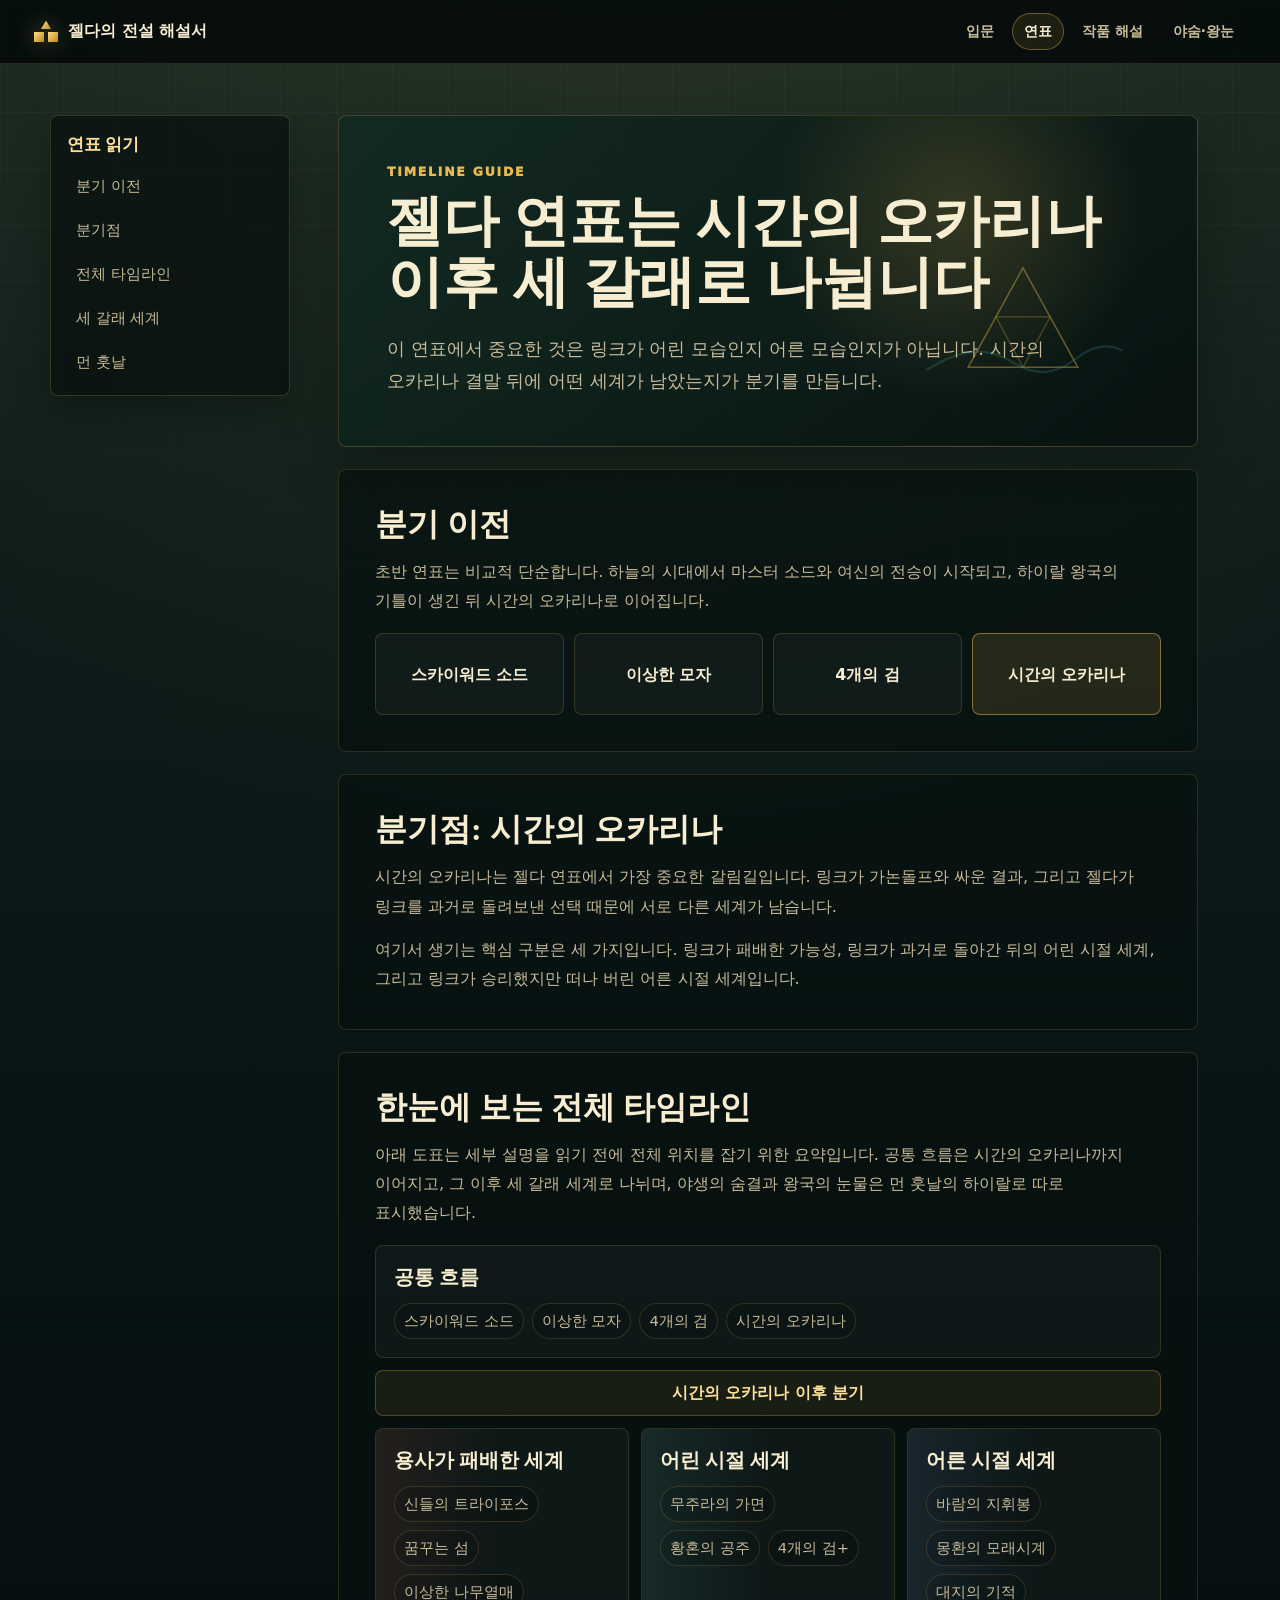
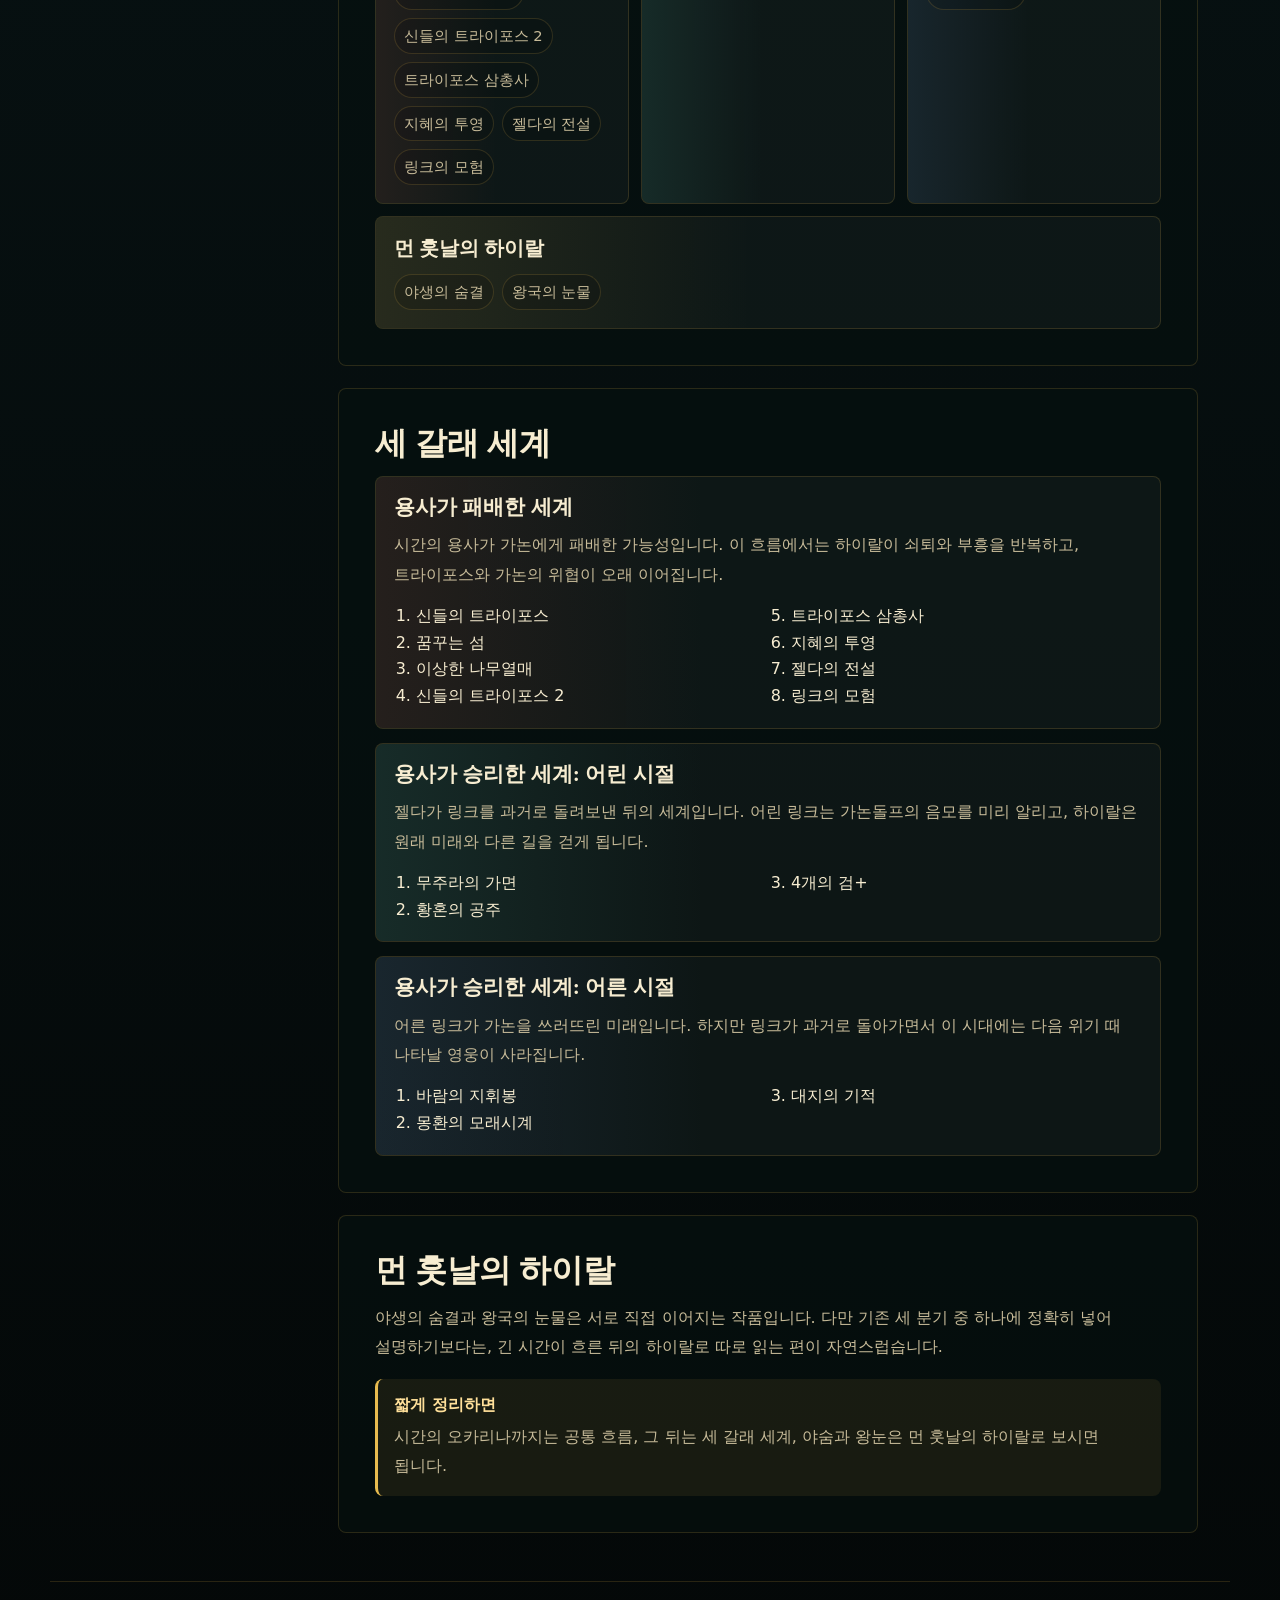
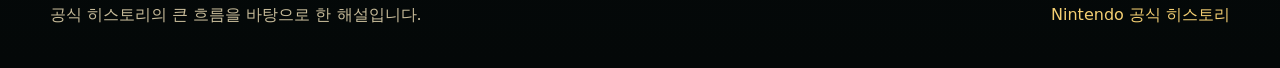
==== timeline.html @ d1d954ff "Add files via upload" ====
<!doctype html>
<html lang="ko">
<head>
  <meta charset="utf-8">
  <meta name="viewport" content="width=device-width, initial-scale=1">
  <title>젤다의 전설 연표 해설</title>
  <link rel="stylesheet" href="styles.css">
  <script src="script.js" defer></script>
</head>
<body data-page="timeline">
  <header class="site-header">
    <a class="brand" href="index.html" aria-label="젤다의 전설 입문 해설">
      <span class="brand-mark" aria-hidden="true"></span>
      <span>젤다의 전설 해설서</span>
    </a>
    <nav class="site-nav" aria-label="주요 문서">
      <a href="index.html">입문</a>
      <a href="timeline.html" aria-current="page">연표</a>
      <a href="series.html">작품 해설</a>
      <a href="wild.html">야숨·왕눈</a>
    </nav>
  </header>

  <main class="doc-shell">
    <aside class="toc reveal" aria-label="문서 목차">
      <strong>연표 읽기</strong>
      <a href="#before">분기 이전</a>
      <a href="#split">분기점</a>
      <a href="#overview">전체 타임라인</a>
      <a href="#branches">세 갈래 세계</a>
      <a href="#distant">먼 훗날</a>
    </aside>

    <article class="doc">
      <header class="doc-hero reveal">
        <p class="eyebrow">Timeline Guide</p>
        <h1>젤다 연표는 시간의 오카리나 이후 세 갈래로 나뉩니다</h1>
        <p class="lead">
          이 연표에서 중요한 것은 링크가 어린 모습인지 어른 모습인지가 아닙니다.
          시간의 오카리나 결말 뒤에 어떤 세계가 남았는지가 분기를 만듭니다.
        </p>
      </header>

      <section class="doc-section reveal" id="before">
        <h2>분기 이전</h2>
        <p>
          초반 연표는 비교적 단순합니다. 하늘의 시대에서 마스터 소드와 여신의 전승이 시작되고,
          하이랄 왕국의 기틀이 생긴 뒤 시간의 오카리나로 이어집니다.
        </p>
        <div class="era-strip">
          <span>스카이워드 소드</span>
          <span>이상한 모자</span>
          <span>4개의 검</span>
          <span class="key-era">시간의 오카리나</span>
        </div>
      </section>

      <section class="doc-section reveal" id="split">
        <h2>분기점: 시간의 오카리나</h2>
        <p>
          시간의 오카리나는 젤다 연표에서 가장 중요한 갈림길입니다.
          링크가 가논돌프와 싸운 결과, 그리고 젤다가 링크를 과거로 돌려보낸 선택 때문에 서로 다른 세계가 남습니다.
        </p>
        <p>
          여기서 생기는 핵심 구분은 세 가지입니다. 링크가 패배한 가능성, 링크가 과거로 돌아간 뒤의 어린 시절 세계,
          그리고 링크가 승리했지만 떠나 버린 어른 시절 세계입니다.
        </p>
      </section>

      <section class="doc-section reveal" id="overview">
        <h2>한눈에 보는 전체 타임라인</h2>
        <p>
          아래 도표는 세부 설명을 읽기 전에 전체 위치를 잡기 위한 요약입니다.
          공통 흐름은 시간의 오카리나까지 이어지고, 그 이후 세 갈래 세계로 나뉘며,
          야생의 숨결과 왕국의 눈물은 먼 훗날의 하이랄로 따로 표시했습니다.
        </p>
        <div class="complete-timeline" aria-label="젤다의 전설 전체 타임라인 요약">
          <section class="timeline-stage common">
            <h3>공통 흐름</h3>
            <ol>
              <li>스카이워드 소드</li>
              <li>이상한 모자</li>
              <li>4개의 검</li>
              <li>시간의 오카리나</li>
            </ol>
          </section>

          <div class="timeline-split">시간의 오카리나 이후 분기</div>

          <div class="timeline-branches">
            <section class="timeline-stage fallen">
              <h3>용사가 패배한 세계</h3>
              <ol>
                <li>신들의 트라이포스</li>
                <li>꿈꾸는 섬</li>
                <li>이상한 나무열매</li>
                <li>신들의 트라이포스 2</li>
                <li>트라이포스 삼총사</li>
                <li>지혜의 투영</li>
                <li>젤다의 전설</li>
                <li>링크의 모험</li>
              </ol>
            </section>

            <section class="timeline-stage child">
              <h3>어린 시절 세계</h3>
              <ol>
                <li>무주라의 가면</li>
                <li>황혼의 공주</li>
                <li>4개의 검+</li>
              </ol>
            </section>

            <section class="timeline-stage adult">
              <h3>어른 시절 세계</h3>
              <ol>
                <li>바람의 지휘봉</li>
                <li>몽환의 모래시계</li>
                <li>대지의 기적</li>
              </ol>
            </section>
          </div>

          <section class="timeline-stage distant wild">
            <h3>먼 훗날의 하이랄</h3>
            <ol>
              <li>야생의 숨결</li>
              <li>왕국의 눈물</li>
            </ol>
          </section>
        </div>
      </section>

      <section class="doc-section reveal" id="branches">
        <h2>세 갈래 세계</h2>
        <div class="branch-list">
          <article class="branch-note fallen">
            <h3>용사가 패배한 세계</h3>
            <p>시간의 용사가 가논에게 패배한 가능성입니다. 이 흐름에서는 하이랄이 쇠퇴와 부흥을 반복하고, 트라이포스와 가논의 위협이 오래 이어집니다.</p>
            <ol>
              <li>신들의 트라이포스</li>
              <li>꿈꾸는 섬</li>
              <li>이상한 나무열매</li>
              <li>신들의 트라이포스 2</li>
              <li>트라이포스 삼총사</li>
              <li>지혜의 투영</li>
              <li>젤다의 전설</li>
              <li>링크의 모험</li>
            </ol>
          </article>

          <article class="branch-note child">
            <h3>용사가 승리한 세계: 어린 시절</h3>
            <p>젤다가 링크를 과거로 돌려보낸 뒤의 세계입니다. 어린 링크는 가논돌프의 음모를 미리 알리고, 하이랄은 원래 미래와 다른 길을 걷게 됩니다.</p>
            <ol>
              <li>무주라의 가면</li>
              <li>황혼의 공주</li>
              <li>4개의 검+</li>
            </ol>
          </article>

          <article class="branch-note adult">
            <h3>용사가 승리한 세계: 어른 시절</h3>
            <p>어른 링크가 가논을 쓰러뜨린 미래입니다. 하지만 링크가 과거로 돌아가면서 이 시대에는 다음 위기 때 나타날 영웅이 사라집니다.</p>
            <ol>
              <li>바람의 지휘봉</li>
              <li>몽환의 모래시계</li>
              <li>대지의 기적</li>
            </ol>
          </article>
        </div>
      </section>

      <section class="doc-section reveal" id="distant">
        <h2>먼 훗날의 하이랄</h2>
        <p>
          야생의 숨결과 왕국의 눈물은 서로 직접 이어지는 작품입니다.
          다만 기존 세 분기 중 하나에 정확히 넣어 설명하기보다는, 긴 시간이 흐른 뒤의 하이랄로 따로 읽는 편이 자연스럽습니다.
        </p>
        <div class="note-box">
          <strong>짧게 정리하면</strong>
          <p>시간의 오카리나까지는 공통 흐름, 그 뒤는 세 갈래 세계, 야숨과 왕눈은 먼 훗날의 하이랄로 보시면 됩니다.</p>
        </div>
      </section>
    </article>
  </main>

  <footer class="site-footer">
    <p>공식 히스토리의 큰 흐름을 바탕으로 한 해설입니다.</p>
    <a href="https://www.nintendo.com/jp/character/zelda/en/history/index.html" target="_blank" rel="noreferrer">Nintendo 공식 히스토리</a>
  </footer>
</body>
</html>
---- styles.css ----
:root {
  color-scheme: dark;
  --bg: #071112;
  --paper: #0d1917;
  --paper-strong: #12231f;
  --ink: #f7edd1;
  --muted: #c7bb99;
  --quiet: #95886d;
  --gold: #e8bb4f;
  --teal: #58b9a8;
  --blue: #688fd0;
  --red: #c35a49;
  --green: #2f8f67;
  --line: rgba(232, 187, 79, 0.2);
  --panel: rgba(9, 20, 18, 0.78);
  --shadow: rgba(0, 0, 0, 0.28);
  --radius: 8px;
  font-family: "Pretendard", "Noto Sans KR", "Apple SD Gothic Neo", system-ui, sans-serif;
}

* {
  box-sizing: border-box;
}

html {
  scroll-behavior: smooth;
}

body {
  margin: 0;
  min-height: 100vh;
  background:
    radial-gradient(circle at 50% -12%, rgba(232, 187, 79, 0.14), transparent 34%),
    linear-gradient(180deg, #10231f 0%, var(--bg) 42%, #040808 100%);
  color: var(--ink);
}

body::before {
  position: fixed;
  inset: 0;
  z-index: -2;
  content: "";
  background-image:
    linear-gradient(rgba(255, 255, 255, 0.032) 1px, transparent 1px),
    linear-gradient(90deg, rgba(255, 255, 255, 0.022) 1px, transparent 1px);
  background-size: 56px 56px;
  mask-image: linear-gradient(180deg, #000, transparent 82%);
  pointer-events: none;
}

a {
  color: #f3ce72;
  text-decoration: none;
}

a:hover {
  text-decoration: underline;
}

button {
  font: inherit;
}

.site-header {
  position: sticky;
  top: 0;
  z-index: 20;
  display: flex;
  align-items: center;
  justify-content: space-between;
  gap: 18px;
  min-height: 64px;
  padding: 10px clamp(14px, 3vw, 34px);
  border-bottom: 1px solid rgba(232, 187, 79, 0.16);
  background: rgba(5, 12, 12, 0.9);
  backdrop-filter: blur(14px);
}

.brand {
  display: inline-flex;
  align-items: center;
  gap: 10px;
  color: var(--ink);
  font-weight: 950;
  white-space: nowrap;
}

.brand:hover {
  text-decoration: none;
}

.brand-mark {
  position: relative;
  width: 24px;
  height: 22px;
  filter: drop-shadow(0 0 10px rgba(232, 187, 79, 0.36));
}

.brand-mark::before,
.brand-mark::after {
  position: absolute;
  content: "";
  background: linear-gradient(135deg, #ffdf7e, #bd8326);
  clip-path: polygon(50% 0, 100% 86%, 0 86%);
}

.brand-mark::before {
  top: 0;
  left: 7px;
  width: 10px;
  height: 10px;
}

.brand-mark::after {
  right: 0;
  bottom: 0;
  width: 24px;
  height: 12px;
  background:
    linear-gradient(135deg, #ffdf7e, #bd8326) left / 10px 10px no-repeat,
    linear-gradient(135deg, #ffdf7e, #bd8326) right / 10px 10px no-repeat;
  clip-path: none;
}

.site-nav {
  display: flex;
  gap: 6px;
  overflow-x: auto;
  scrollbar-width: none;
}

.site-nav::-webkit-scrollbar {
  display: none;
}

.site-nav a {
  display: inline-flex;
  align-items: center;
  justify-content: center;
  min-height: 36px;
  padding: 8px 11px;
  border: 1px solid transparent;
  border-radius: 999px;
  color: var(--muted);
  font-size: 0.9rem;
  font-weight: 850;
  white-space: nowrap;
}

.site-nav a:hover,
.site-nav a[aria-current="page"] {
  border-color: rgba(232, 187, 79, 0.38);
  color: var(--ink);
  background: rgba(232, 187, 79, 0.1);
  text-decoration: none;
}

.doc-shell {
  display: grid;
  grid-template-columns: 240px minmax(0, 860px);
  gap: clamp(24px, 4vw, 48px);
  align-items: start;
  width: min(1180px, calc(100% - 32px));
  margin: 0 auto;
  padding: clamp(26px, 4vw, 54px) 0 48px;
}

.wide-doc {
  width: min(1180px, calc(100% - 32px));
  margin: 0 auto;
  padding: clamp(26px, 4vw, 54px) 0 48px;
}

.toc {
  position: sticky;
  top: 86px;
  display: grid;
  gap: 8px;
  padding: 16px;
  border: 1px solid var(--line);
  border-radius: var(--radius);
  background: rgba(7, 17, 16, 0.74);
  box-shadow: 0 14px 34px var(--shadow);
}

.toc strong {
  display: block;
  margin-bottom: 4px;
  color: #ffe09a;
  font-family: Georgia, "Times New Roman", serif;
  font-size: 1.08rem;
}

.toc a {
  display: block;
  padding: 8px 9px;
  border-radius: 6px;
  color: var(--muted);
  font-size: 0.92rem;
  line-height: 1.35;
}

.toc a:hover {
  color: var(--ink);
  background: rgba(232, 187, 79, 0.08);
  text-decoration: none;
}

.doc {
  min-width: 0;
}

.doc-hero {
  position: relative;
  overflow: hidden;
  padding: clamp(28px, 5vw, 48px);
  border: 1px solid rgba(232, 187, 79, 0.22);
  border-radius: var(--radius);
  background:
    radial-gradient(circle at 72% 30%, rgba(232, 187, 79, 0.18), transparent 28%),
    linear-gradient(135deg, rgba(18, 42, 34, 0.92), rgba(7, 17, 16, 0.92));
  box-shadow: 0 22px 58px var(--shadow);
}

.doc-hero::after {
  position: absolute;
  right: clamp(20px, 5vw, 64px);
  bottom: clamp(18px, 4vw, 44px);
  width: min(220px, 34vw);
  aspect-ratio: 1.35;
  content: "";
  background: url("data:image/svg+xml,%3Csvg width='300' height='220' viewBox='0 0 300 220' xmlns='http://www.w3.org/2000/svg'%3E%3Cg fill='none' stroke='%23e8bb4f' stroke-opacity='.34' stroke-width='2'%3E%3Cpath d='M150 38 75 174h150L150 38Z'/%3E%3Cpath d='M150 38 113 105h74L150 38Z'/%3E%3Cpath d='M113 105 75 174h75l-37-69Z'/%3E%3Cpath d='M187 105 150 174h75l-38-69Z'/%3E%3C/g%3E%3Cpath d='M18 178c44-28 80-34 116-12 32 20 58 20 90-5 21-17 42-20 62-10' fill='none' stroke='%2358b9a8' stroke-opacity='.28' stroke-width='3'/%3E%3C/svg%3E") center / contain no-repeat;
  opacity: 0.7;
  pointer-events: none;
}

.eyebrow {
  margin: 0 0 12px;
  color: var(--gold);
  font-size: 0.78rem;
  font-weight: 950;
  letter-spacing: 0.14em;
  text-transform: uppercase;
}

h1,
h2,
h3 {
  letter-spacing: 0;
  word-break: keep-all;
}

h1 {
  position: relative;
  max-width: 740px;
  margin: 0;
  font-family: Georgia, "Times New Roman", serif;
  font-size: clamp(2.2rem, 4.4vw, 4rem);
  line-height: 1.08;
  text-wrap: balance;
}

.lead {
  position: relative;
  max-width: 710px;
  margin: 20px 0 0;
  color: var(--muted);
  font-size: clamp(1rem, 1.4vw, 1.14rem);
  line-height: 1.82;
  word-break: keep-all;
}

.doc-section {
  scroll-margin-top: 86px;
  margin-top: 22px;
  padding: clamp(24px, 4vw, 36px);
  border: 1px solid rgba(232, 187, 79, 0.16);
  border-radius: var(--radius);
  background: rgba(7, 17, 16, 0.68);
}

.doc-section h2 {
  margin: 0 0 14px;
  font-family: Georgia, "Times New Roman", serif;
  font-size: clamp(1.55rem, 2.5vw, 2.28rem);
  line-height: 1.16;
}

.doc-section > p,
.feature-card p,
.compare-list p,
.concept p,
.branch-note p,
.series-info p,
.note-box p,
.doc-link {
  color: var(--muted);
  line-height: 1.82;
  word-break: keep-all;
}

.doc-section > p {
  margin: 0 0 14px;
}

.doc-section > p:last-child {
  margin-bottom: 0;
}

.concept-list {
  display: grid;
  gap: 12px;
}

.concept {
  display: grid;
  grid-template-columns: 150px minmax(0, 1fr);
  gap: 16px;
  align-items: center;
  padding: 14px;
  border: 1px solid rgba(232, 187, 79, 0.13);
  border-radius: var(--radius);
  background: rgba(255, 255, 255, 0.035);
}

.concept h3,
.branch-note h3,
.series-info h3,
.feature-card h3 {
  margin: 0;
  color: var(--ink);
  font-family: Georgia, "Times New Roman", serif;
  font-size: 1.34rem;
  line-height: 1.18;
}

.concept p {
  margin: 8px 0 0;
}

.mini-art {
  width: 100%;
  aspect-ratio: 16 / 10;
  border: 1px solid rgba(232, 187, 79, 0.18);
  border-radius: var(--radius);
  background:
    radial-gradient(circle at 50% 30%, rgba(232, 187, 79, 0.28), transparent 24%),
    linear-gradient(135deg, rgba(88, 185, 168, 0.2), rgba(8, 18, 18, 0.82));
  position: relative;
  overflow: hidden;
}

.mini-art::before {
  position: absolute;
  inset: 20% 28%;
  content: "";
  background: linear-gradient(135deg, #ffdf7e, #b67820);
  clip-path: polygon(50% 0, 100% 86%, 0 86%);
}

.mini-art.sword::before {
  inset: 18% 47% 14%;
  clip-path: polygon(42% 0, 58% 0, 58% 64%, 75% 64%, 75% 73%, 57% 73%, 57% 100%, 43% 100%, 43% 73%, 25% 73%, 25% 64%, 42% 64%);
}

.mini-art.kingdom::before {
  inset: 33% 18% 18%;
  clip-path: polygon(0 100%, 0 62%, 12% 62%, 12% 30%, 25% 30%, 25% 62%, 43% 62%, 43% 0, 57% 0, 57% 62%, 75% 62%, 75% 30%, 88% 30%, 88% 62%, 100% 62%, 100% 100%);
}

.note-box {
  margin-top: 18px;
  padding: 16px;
  border-left: 3px solid var(--gold);
  border-radius: var(--radius);
  background: rgba(232, 187, 79, 0.08);
}

.note-box strong {
  display: block;
  color: #ffe09a;
  margin-bottom: 6px;
}

.note-box p {
  margin: 0;
}

.doc-link-grid {
  display: grid;
  grid-template-columns: repeat(3, minmax(0, 1fr));
  gap: 12px;
}

.doc-link {
  display: block;
  min-height: 138px;
  padding: 16px;
  border: 1px solid rgba(232, 187, 79, 0.18);
  border-radius: var(--radius);
  background: rgba(255, 255, 255, 0.035);
}

.doc-link span {
  display: block;
  margin-bottom: 8px;
  color: var(--ink);
  font-family: Georgia, "Times New Roman", serif;
  font-size: 1.26rem;
}

.doc-link:hover {
  border-color: rgba(232, 187, 79, 0.42);
  background: rgba(232, 187, 79, 0.08);
  text-decoration: none;
}

.era-strip {
  display: grid;
  grid-template-columns: repeat(4, minmax(0, 1fr));
  gap: 10px;
  margin-top: 18px;
}

.era-strip span {
  display: grid;
  place-items: center;
  min-height: 82px;
  padding: 12px;
  border: 1px solid rgba(232, 187, 79, 0.18);
  border-radius: var(--radius);
  background: rgba(255, 255, 255, 0.035);
  color: var(--ink);
  font-weight: 900;
  text-align: center;
  line-height: 1.45;
  word-break: keep-all;
}

.era-strip .key-era {
  border-color: rgba(232, 187, 79, 0.5);
  background: rgba(232, 187, 79, 0.13);
}

.branch-list {
  display: grid;
  gap: 14px;
}

.branch-note {
  position: relative;
  overflow: hidden;
  padding: 18px;
  border: 1px solid rgba(232, 187, 79, 0.16);
  border-radius: var(--radius);
  background: rgba(255, 255, 255, 0.035);
}

.branch-note::before {
  position: absolute;
  inset: 0;
  content: "";
  background: linear-gradient(90deg, var(--tone), transparent 42%);
  opacity: 0.13;
  pointer-events: none;
}

.branch-note > * {
  position: relative;
}

.fallen { --tone: var(--red); }
.child { --tone: var(--teal); }
.adult { --tone: var(--blue); }
.wild { --tone: var(--gold); }
.origin { --tone: var(--green); }

.branch-note p {
  margin: 10px 0 0;
}

.branch-note ol {
  columns: 2;
  gap: 24px;
  margin: 14px 0 0;
  padding-left: 22px;
  color: var(--ink);
  line-height: 1.68;
}

.complete-timeline {
  display: grid;
  gap: 12px;
  margin-top: 18px;
}

.timeline-stage {
  position: relative;
  overflow: hidden;
  padding: 18px;
  border: 1px solid rgba(232, 187, 79, 0.16);
  border-radius: var(--radius);
  background: rgba(255, 255, 255, 0.035);
}

.timeline-stage::before {
  position: absolute;
  inset: 0;
  content: "";
  background: linear-gradient(90deg, var(--tone), transparent 48%);
  opacity: 0.12;
  pointer-events: none;
}

.timeline-stage > * {
  position: relative;
}

.timeline-stage h3 {
  margin: 0 0 12px;
  color: var(--ink);
  font-family: Georgia, "Times New Roman", serif;
  font-size: 1.26rem;
}

.timeline-stage ol {
  display: flex;
  flex-wrap: wrap;
  gap: 8px;
  margin: 0;
  padding: 0;
  list-style: none;
}

.timeline-stage li {
  padding: 7px 9px;
  border: 1px solid rgba(232, 187, 79, 0.16);
  border-radius: 999px;
  color: var(--muted);
  background: rgba(0, 0, 0, 0.12);
  font-size: 0.92rem;
  line-height: 1.35;
}

.timeline-split {
  display: grid;
  place-items: center;
  min-height: 46px;
  border: 1px solid rgba(232, 187, 79, 0.28);
  border-radius: var(--radius);
  color: #ffe09a;
  background: rgba(232, 187, 79, 0.08);
  font-weight: 950;
  text-align: center;
}

.timeline-branches {
  display: grid;
  grid-template-columns: repeat(3, minmax(0, 1fr));
  gap: 12px;
}

.filter-bar {
  display: flex;
  flex-wrap: wrap;
  gap: 10px;
  margin: 18px 0;
}

.filter-bar button {
  min-height: 38px;
  padding: 8px 12px;
  border: 1px solid rgba(232, 187, 79, 0.32);
  border-radius: var(--radius);
  color: var(--ink);
  background: rgba(232, 187, 79, 0.08);
  font-weight: 850;
  cursor: pointer;
}

.filter-bar button:hover,
.filter-bar button.is-active {
  background: rgba(232, 187, 79, 0.17);
}

.series-grid {
  display: grid;
  grid-template-columns: repeat(2, minmax(0, 1fr));
  gap: 14px;
}

.series-card {
  overflow: hidden;
  border: 1px solid rgba(232, 187, 79, 0.16);
  border-radius: var(--radius);
  background: rgba(6, 15, 15, 0.82);
  box-shadow: 0 14px 34px var(--shadow);
  transition: transform 180ms ease, border-color 180ms ease;
}

.series-card:hover {
  transform: translateY(-2px);
  border-color: rgba(232, 187, 79, 0.4);
}

.series-card.is-hidden {
  display: none;
}

.media-frame {
  position: relative;
  margin: 0;
  overflow: hidden;
  background: rgba(3, 8, 8, 0.66);
}

.media-frame .series-visual {
  display: none;
}

.media-frame.use-fallback .series-visual {
  display: block;
}

.series-photo {
  display: block;
  width: 100%;
  aspect-ratio: 360 / 220;
  object-fit: cover;
}

.media-frame.use-fallback .series-photo {
  display: none;
}

.media-frame .series-visual {
  width: 100%;
  height: auto;
}

.series-info {
  padding: 16px;
}

.series-info h3 {
  font-size: 1.28rem;
}

.series-info p {
  margin: 9px 0 0;
}

.series-meta {
  display: flex;
  flex-wrap: wrap;
  gap: 7px;
  margin-bottom: 12px;
}

.series-branch,
.series-year {
  display: inline-flex;
  min-height: 26px;
  align-items: center;
  padding: 4px 8px;
  border-radius: 999px;
  font-size: 0.75rem;
  font-weight: 900;
}

.series-branch {
  border: 1px solid rgba(232, 187, 79, 0.26);
  color: var(--gold);
}

.series-year {
  color: var(--ink);
  background: rgba(255, 255, 255, 0.08);
}

.feature-card {
  overflow: hidden;
  border: 1px solid rgba(232, 187, 79, 0.16);
  border-radius: var(--radius);
  background: rgba(6, 15, 15, 0.8);
}

.inline-feature {
  display: grid;
  grid-template-columns: minmax(220px, 0.75fr) minmax(0, 1fr);
  gap: 18px;
  align-items: center;
  padding: 14px;
}

.inline-feature p {
  margin: 0 0 12px;
}

.inline-feature p:last-child {
  margin-bottom: 0;
}

.compare-list {
  display: grid;
  grid-template-columns: repeat(2, minmax(0, 1fr));
  gap: 12px;
}

.compare-list article {
  padding: 16px;
  border: 1px solid rgba(232, 187, 79, 0.16);
  border-radius: var(--radius);
  background: rgba(255, 255, 255, 0.035);
}

.compare-list strong {
  display: block;
  color: #ffe09a;
  font-family: Georgia, "Times New Roman", serif;
  font-size: 1.28rem;
}

.compare-list p {
  margin: 8px 0 0;
}

.site-footer {
  display: flex;
  gap: 12px;
  align-items: center;
  justify-content: space-between;
  width: min(1180px, calc(100% - 32px));
  margin: 0 auto 40px;
  padding: 20px 0 0;
  border-top: 1px solid rgba(232, 187, 79, 0.16);
  color: var(--muted);
  line-height: 1.62;
}

.site-footer p {
  margin: 0;
  word-break: keep-all;
}

.reveal {
  opacity: 0;
  transform: translateY(14px);
}

.reveal.is-visible,
.series-card.is-visible {
  opacity: 1;
  transform: translateY(0);
  transition: opacity 520ms ease, transform 520ms ease;
}

@media (max-width: 980px) {
  .site-header {
    align-items: flex-start;
    flex-direction: column;
  }

  .site-nav {
    width: 100%;
  }

  .doc-shell {
    grid-template-columns: 1fr;
  }

  .doc {
    order: 1;
  }

  .toc {
    position: static;
    order: 2;
  }

  .doc-link-grid,
  .series-grid {
    grid-template-columns: 1fr;
  }

  .era-strip {
    grid-template-columns: repeat(2, minmax(0, 1fr));
  }

  .timeline-branches {
    grid-template-columns: 1fr;
  }
}

@media (max-width: 680px) {
  .doc-shell,
  .wide-doc,
  .site-footer {
    width: min(100% - 24px, 1180px);
  }

  .doc-hero,
  .doc-section {
    padding: 20px;
  }

  .doc-hero::after {
    opacity: 0.32;
  }

  .concept,
  .inline-feature,
  .compare-list {
    grid-template-columns: 1fr;
  }

  .era-strip {
    grid-template-columns: 1fr;
  }

  .branch-note ol {
    columns: 1;
  }

  .site-footer {
    align-items: flex-start;
    flex-direction: column;
  }
}

@media (prefers-reduced-motion: reduce) {
  *,
  *::before,
  *::after {
    animation-duration: 0.001ms !important;
    animation-iteration-count: 1 !important;
    scroll-behavior: auto !important;
    transition-duration: 0.001ms !important;
  }

  .reveal {
    opacity: 1;
    transform: none;
  }
}
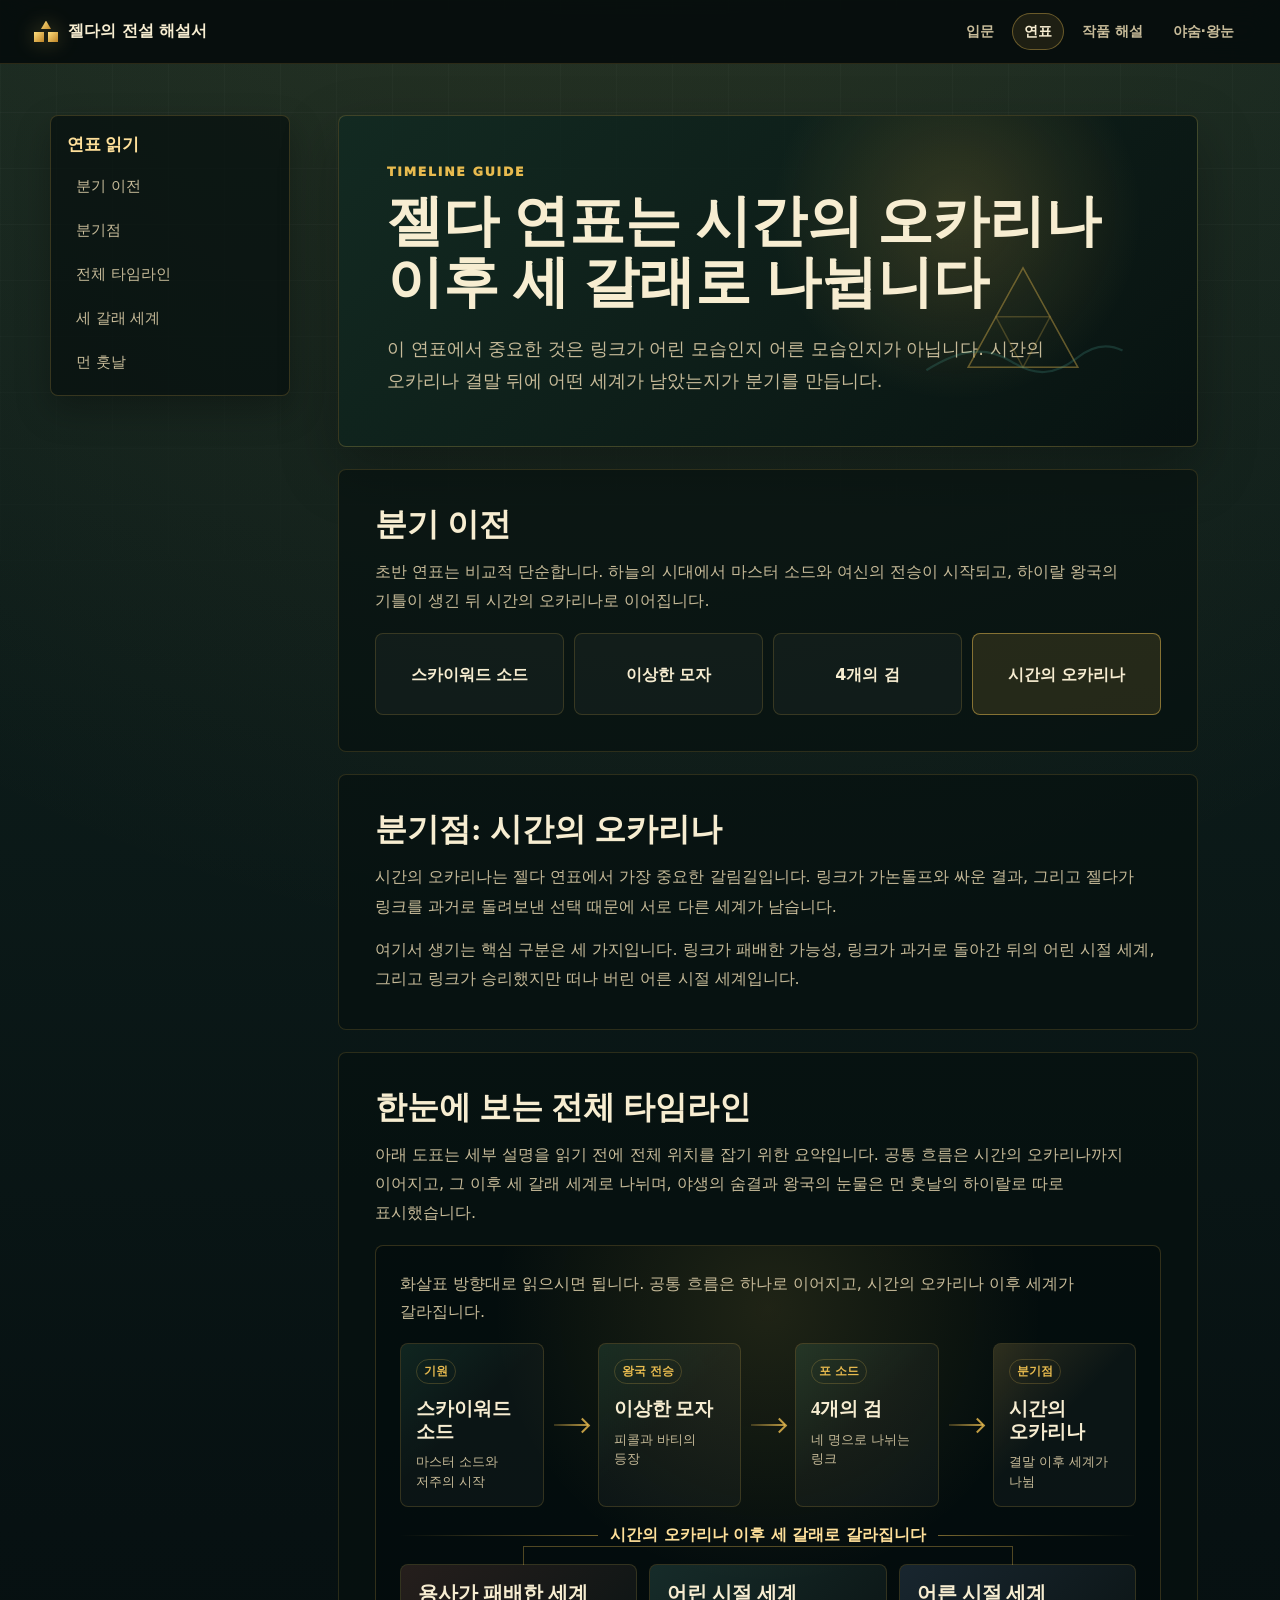
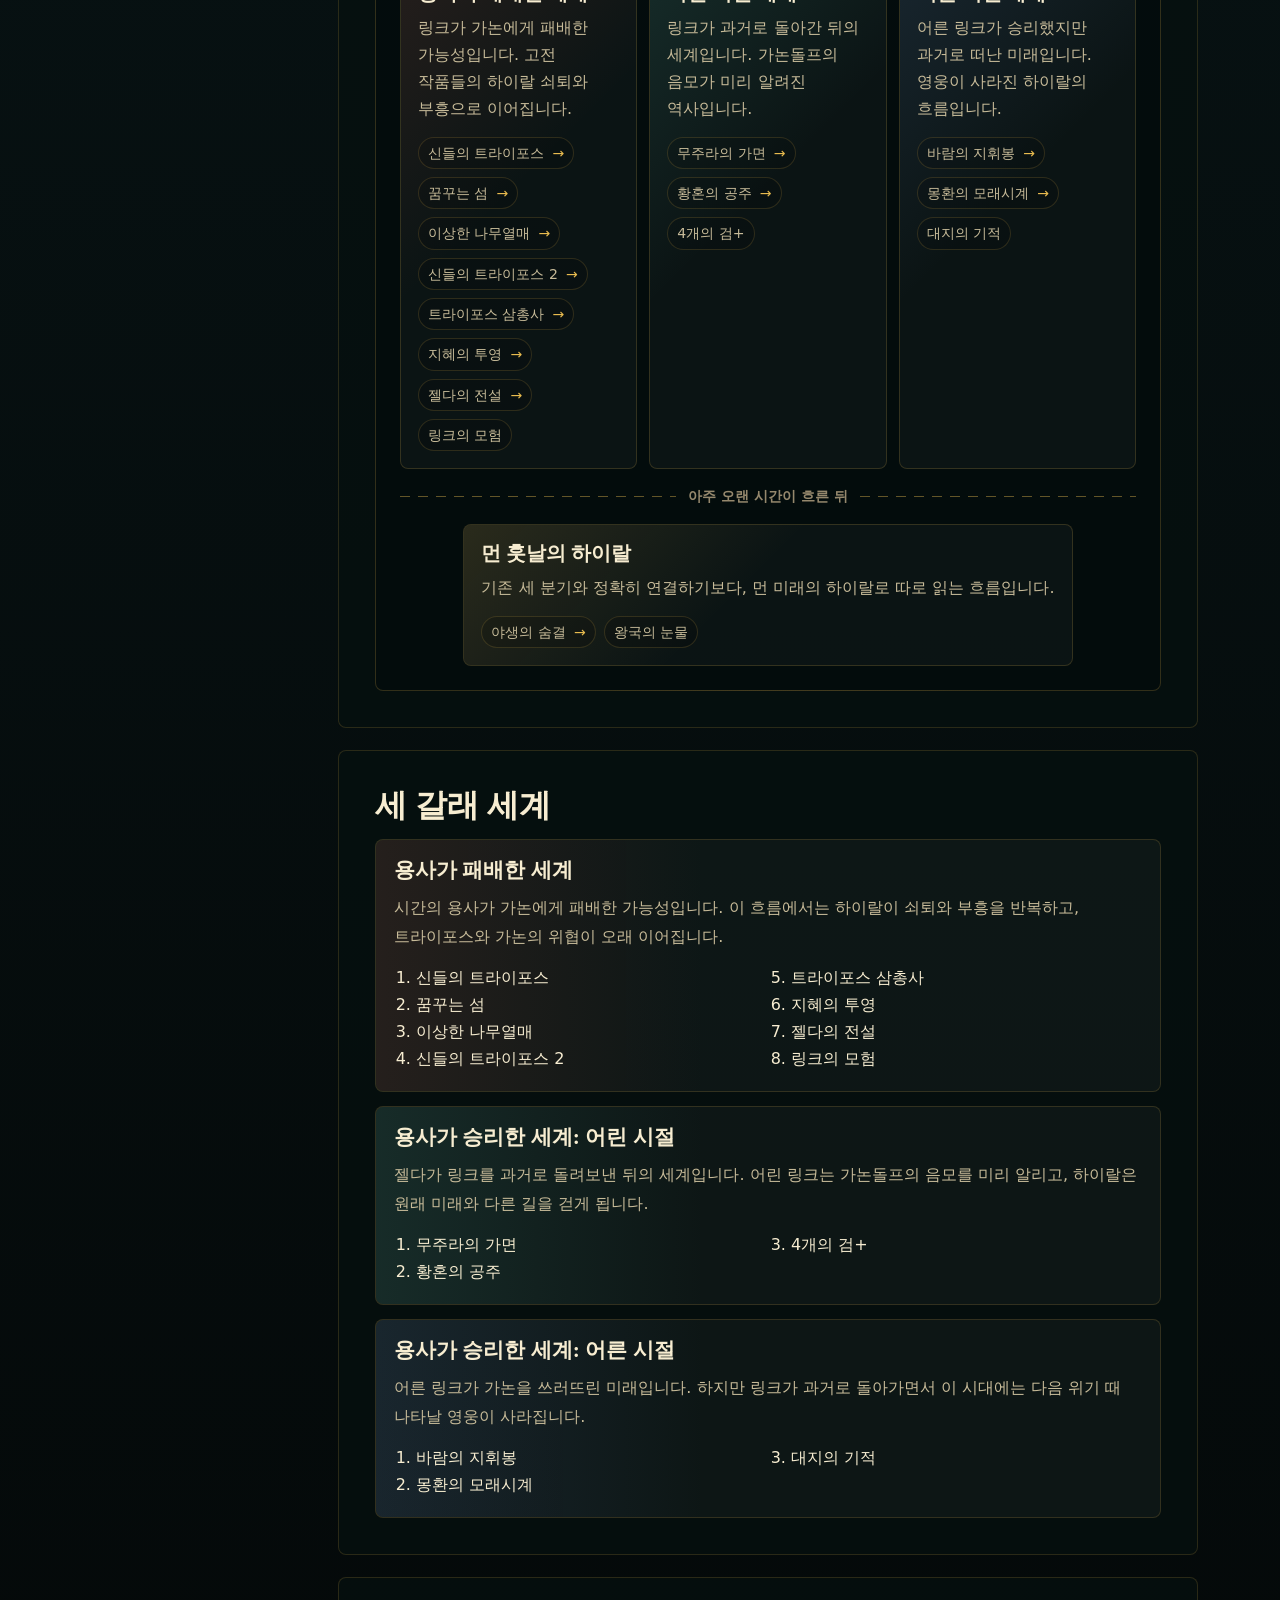
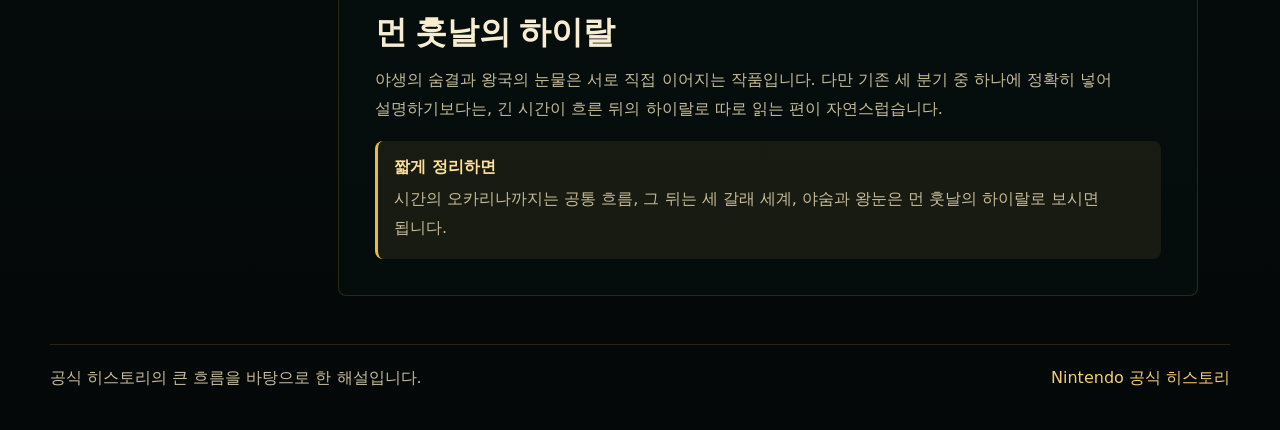
==== commit 961f7a0a: "Add files via upload" ====
--- a/timeline.html
+++ b/timeline.html
@@ -74,23 +74,46 @@
           공통 흐름은 시간의 오카리나까지 이어지고, 그 이후 세 갈래 세계로 나뉘며,
           야생의 숨결과 왕국의 눈물은 먼 훗날의 하이랄로 따로 표시했습니다.
         </p>
-        <div class="complete-timeline" aria-label="젤다의 전설 전체 타임라인 요약">
-          <section class="timeline-stage common">
-            <h3>공통 흐름</h3>
-            <ol>
-              <li>스카이워드 소드</li>
-              <li>이상한 모자</li>
-              <li>4개의 검</li>
-              <li>시간의 오카리나</li>
-            </ol>
-          </section>
-
-          <div class="timeline-split">시간의 오카리나 이후 분기</div>
-
-          <div class="timeline-branches">
-            <section class="timeline-stage fallen">
+        <div class="complete-timeline flow-map" aria-label="젤다의 전설 전체 타임라인 요약">
+          <p class="flow-caption">화살표 방향대로 읽으시면 됩니다. 공통 흐름은 하나로 이어지고, 시간의 오카리나 이후 세계가 갈라집니다.</p>
+
+          <div class="flow-path" aria-label="분기 이전 공통 흐름">
+            <article class="flow-node common">
+              <span>기원</span>
+              <strong>스카이워드 소드</strong>
+              <small>마스터 소드와 저주의 시작</small>
+            </article>
+            <span class="flow-arrow" aria-hidden="true"></span>
+            <article class="flow-node common">
+              <span>왕국 전승</span>
+              <strong>이상한 모자</strong>
+              <small>피콜과 바티의 등장</small>
+            </article>
+            <span class="flow-arrow" aria-hidden="true"></span>
+            <article class="flow-node common">
+              <span>포 소드</span>
+              <strong>4개의 검</strong>
+              <small>네 명으로 나뉘는 링크</small>
+            </article>
+            <span class="flow-arrow" aria-hidden="true"></span>
+            <article class="flow-node key">
+              <span>분기점</span>
+              <strong>시간의 오카리나</strong>
+              <small>결말 이후 세계가 나뉨</small>
+            </article>
+          </div>
+
+          <div class="split-junction" aria-label="시간의 오카리나 이후 분기">
+            <span aria-hidden="true"></span>
+            <strong>시간의 오카리나 이후 세 갈래로 갈라집니다</strong>
+            <span aria-hidden="true"></span>
+          </div>
+
+          <div class="branch-lanes">
+            <section class="flow-branch fallen">
               <h3>용사가 패배한 세계</h3>
-              <ol>
+              <p>링크가 가논에게 패배한 가능성입니다. 고전 작품들의 하이랄 쇠퇴와 부흥으로 이어집니다.</p>
+              <ol class="flow-chain">
                 <li>신들의 트라이포스</li>
                 <li>꿈꾸는 섬</li>
                 <li>이상한 나무열매</li>
@@ -102,18 +125,20 @@
               </ol>
             </section>
 
-            <section class="timeline-stage child">
+            <section class="flow-branch child">
               <h3>어린 시절 세계</h3>
-              <ol>
+              <p>링크가 과거로 돌아간 뒤의 세계입니다. 가논돌프의 음모가 미리 알려진 역사입니다.</p>
+              <ol class="flow-chain">
                 <li>무주라의 가면</li>
                 <li>황혼의 공주</li>
                 <li>4개의 검+</li>
               </ol>
             </section>
 
-            <section class="timeline-stage adult">
+            <section class="flow-branch adult">
               <h3>어른 시절 세계</h3>
-              <ol>
+              <p>어른 링크가 승리했지만 과거로 떠난 미래입니다. 영웅이 사라진 하이랄의 흐름입니다.</p>
+              <ol class="flow-chain">
                 <li>바람의 지휘봉</li>
                 <li>몽환의 모래시계</li>
                 <li>대지의 기적</li>
@@ -121,9 +146,14 @@
             </section>
           </div>
 
-          <section class="timeline-stage distant wild">
+          <div class="distant-connector">
+            <span>아주 오랜 시간이 흐른 뒤</span>
+          </div>
+
+          <section class="flow-branch distant wild">
             <h3>먼 훗날의 하이랄</h3>
-            <ol>
+            <p>기존 세 분기와 정확히 연결하기보다, 먼 미래의 하이랄로 따로 읽는 흐름입니다.</p>
+            <ol class="flow-chain">
               <li>야생의 숨결</li>
               <li>왕국의 눈물</li>
             </ol>
--- a/styles.css
+++ b/styles.css
@@ -307,6 +307,28 @@
   margin-bottom: 0;
 }
 
+body[data-page="series"] .wide-doc {
+  padding-top: clamp(18px, 3vw, 36px);
+}
+
+body[data-page="series"] .doc-hero {
+  padding-block: clamp(24px, 3.4vw, 38px);
+}
+
+.series-section {
+  opacity: 1;
+  transform: none;
+}
+
+.series-section h2,
+.series-section > p {
+  animation: gentle-rise 520ms ease both;
+}
+
+.series-section > p {
+  animation-delay: 70ms;
+}
+
 .concept-list {
   display: grid;
   gap: 12px;
@@ -489,41 +511,178 @@
 }
 
 .complete-timeline {
-  display: grid;
-  gap: 12px;
   margin-top: 18px;
 }
 
-.timeline-stage {
+.flow-map {
+  display: grid;
+  gap: 18px;
+  padding: clamp(16px, 3vw, 24px);
+  border: 1px solid rgba(232, 187, 79, 0.2);
+  border-radius: var(--radius);
+  background:
+    radial-gradient(circle at 50% 6%, rgba(232, 187, 79, 0.12), transparent 26%),
+    rgba(3, 10, 10, 0.28);
+}
+
+.flow-caption {
+  margin: 0;
+  color: var(--muted);
+  line-height: 1.72;
+  word-break: keep-all;
+}
+
+.flow-path {
+  display: grid;
+  grid-template-columns: minmax(0, 1fr) 34px minmax(0, 1fr) 34px minmax(0, 1fr) 34px minmax(0, 1fr);
+  gap: 10px;
+  align-items: stretch;
+}
+
+.flow-node,
+.flow-branch {
   position: relative;
   overflow: hidden;
-  padding: 18px;
-  border: 1px solid rgba(232, 187, 79, 0.16);
+  border: 1px solid rgba(232, 187, 79, 0.18);
   border-radius: var(--radius);
   background: rgba(255, 255, 255, 0.035);
 }
 
-.timeline-stage::before {
+.flow-node {
+  min-height: 142px;
+  padding: 15px;
+}
+
+.flow-node::before,
+.flow-branch::before {
   position: absolute;
   inset: 0;
   content: "";
-  background: linear-gradient(90deg, var(--tone), transparent 48%);
-  opacity: 0.12;
+  background: linear-gradient(135deg, var(--tone), transparent 46%);
+  opacity: 0.14;
   pointer-events: none;
 }
 
-.timeline-stage > * {
-  position: relative;
-}
-
-.timeline-stage h3 {
-  margin: 0 0 12px;
+.flow-node > *,
+.flow-branch > * {
+  position: relative;
+}
+
+.flow-node span {
+  display: inline-flex;
+  min-height: 24px;
+  align-items: center;
+  padding: 4px 7px;
+  border: 1px solid rgba(232, 187, 79, 0.22);
+  border-radius: 999px;
+  color: var(--gold);
+  font-size: 0.72rem;
+  font-weight: 950;
+}
+
+.flow-node strong,
+.flow-branch h3 {
+  display: block;
+  margin-top: 14px;
   color: var(--ink);
   font-family: Georgia, "Times New Roman", serif;
-  font-size: 1.26rem;
-}
-
-.timeline-stage ol {
+  font-size: 1.18rem;
+  line-height: 1.18;
+  word-break: keep-all;
+}
+
+.flow-node small {
+  display: block;
+  margin-top: 9px;
+  color: var(--muted);
+  line-height: 1.48;
+  word-break: keep-all;
+}
+
+.flow-node.common { --tone: var(--green); }
+.flow-node.key { --tone: var(--gold); }
+
+.flow-arrow {
+  position: relative;
+  display: grid;
+  min-width: 28px;
+  place-items: center;
+}
+
+.flow-arrow::before {
+  width: 100%;
+  height: 2px;
+  content: "";
+  background: linear-gradient(90deg, rgba(232, 187, 79, 0.22), rgba(232, 187, 79, 0.78));
+}
+
+.flow-arrow::after {
+  position: absolute;
+  right: 0;
+  width: 9px;
+  height: 9px;
+  content: "";
+  border-top: 2px solid rgba(232, 187, 79, 0.82);
+  border-right: 2px solid rgba(232, 187, 79, 0.82);
+  transform: rotate(45deg);
+}
+
+.split-junction {
+  display: grid;
+  grid-template-columns: 1fr auto 1fr;
+  gap: 12px;
+  align-items: center;
+  color: #ffe09a;
+  font-weight: 950;
+  text-align: center;
+}
+
+.split-junction span {
+  height: 1px;
+  background: linear-gradient(90deg, transparent, rgba(232, 187, 79, 0.5));
+}
+
+.split-junction span:last-child {
+  background: linear-gradient(90deg, rgba(232, 187, 79, 0.5), transparent);
+}
+
+.branch-lanes {
+  position: relative;
+  display: grid;
+  grid-template-columns: repeat(3, minmax(0, 1fr));
+  gap: 12px;
+}
+
+.branch-lanes::before {
+  position: absolute;
+  top: -18px;
+  left: 16.66%;
+  right: 16.66%;
+  height: 18px;
+  content: "";
+  border-top: 1px solid rgba(232, 187, 79, 0.34);
+  border-left: 1px solid rgba(232, 187, 79, 0.34);
+  border-right: 1px solid rgba(232, 187, 79, 0.34);
+  pointer-events: none;
+}
+
+.flow-branch {
+  padding: 17px;
+}
+
+.flow-branch h3 {
+  margin: 0;
+  font-size: 1.22rem;
+}
+
+.flow-branch p {
+  margin: 10px 0 14px;
+  color: var(--muted);
+  line-height: 1.68;
+  word-break: keep-all;
+}
+
+.flow-chain {
   display: flex;
   flex-wrap: wrap;
   gap: 8px;
@@ -532,32 +691,45 @@
   list-style: none;
 }
 
-.timeline-stage li {
-  padding: 7px 9px;
+.flow-chain li {
+  display: inline-flex;
+  align-items: center;
+  min-height: 30px;
+  padding: 6px 9px;
   border: 1px solid rgba(232, 187, 79, 0.16);
   border-radius: 999px;
   color: var(--muted);
-  background: rgba(0, 0, 0, 0.12);
-  font-size: 0.92rem;
-  line-height: 1.35;
-}
-
-.timeline-split {
-  display: grid;
-  place-items: center;
-  min-height: 46px;
-  border: 1px solid rgba(232, 187, 79, 0.28);
-  border-radius: var(--radius);
-  color: #ffe09a;
-  background: rgba(232, 187, 79, 0.08);
-  font-weight: 950;
-  text-align: center;
-}
-
-.timeline-branches {
-  display: grid;
-  grid-template-columns: repeat(3, minmax(0, 1fr));
+  background: rgba(0, 0, 0, 0.14);
+  font-size: 0.88rem;
+  line-height: 1.3;
+}
+
+.flow-chain li:not(:last-child)::after {
+  margin-left: 8px;
+  color: var(--gold);
+  content: "→";
+}
+
+.distant-connector {
+  display: grid;
+  grid-template-columns: 1fr auto 1fr;
   gap: 12px;
+  align-items: center;
+  color: var(--quiet);
+  font-size: 0.9rem;
+  font-weight: 900;
+}
+
+.distant-connector::before,
+.distant-connector::after {
+  height: 1px;
+  content: "";
+  background: repeating-linear-gradient(90deg, rgba(232, 187, 79, 0.42) 0 10px, transparent 10px 18px);
+}
+
+.flow-branch.distant {
+  max-width: 620px;
+  margin: 0 auto;
 }
 
 .filter-bar {
@@ -755,6 +927,18 @@
   transition: opacity 520ms ease, transform 520ms ease;
 }
 
+@keyframes gentle-rise {
+  from {
+    opacity: 0;
+    transform: translateY(12px);
+  }
+
+  to {
+    opacity: 1;
+    transform: translateY(0);
+  }
+}
+
 @media (max-width: 980px) {
   .site-header {
     align-items: flex-start;
@@ -787,8 +971,37 @@
     grid-template-columns: repeat(2, minmax(0, 1fr));
   }
 
-  .timeline-branches {
+  .flow-path,
+  .branch-lanes {
     grid-template-columns: 1fr;
+  }
+
+  .flow-arrow {
+    min-height: 30px;
+  }
+
+  .flow-arrow::before {
+    width: 2px;
+    height: 100%;
+    background: linear-gradient(180deg, rgba(232, 187, 79, 0.22), rgba(232, 187, 79, 0.78));
+  }
+
+  .flow-arrow::after {
+    right: auto;
+    bottom: 0;
+    left: 50%;
+    border-top: 0;
+    border-bottom: 2px solid rgba(232, 187, 79, 0.82);
+    transform: translateX(-50%) rotate(45deg);
+  }
+
+  .split-junction {
+    grid-template-columns: 1fr;
+  }
+
+  .split-junction span,
+  .branch-lanes::before {
+    display: none;
   }
 }
 
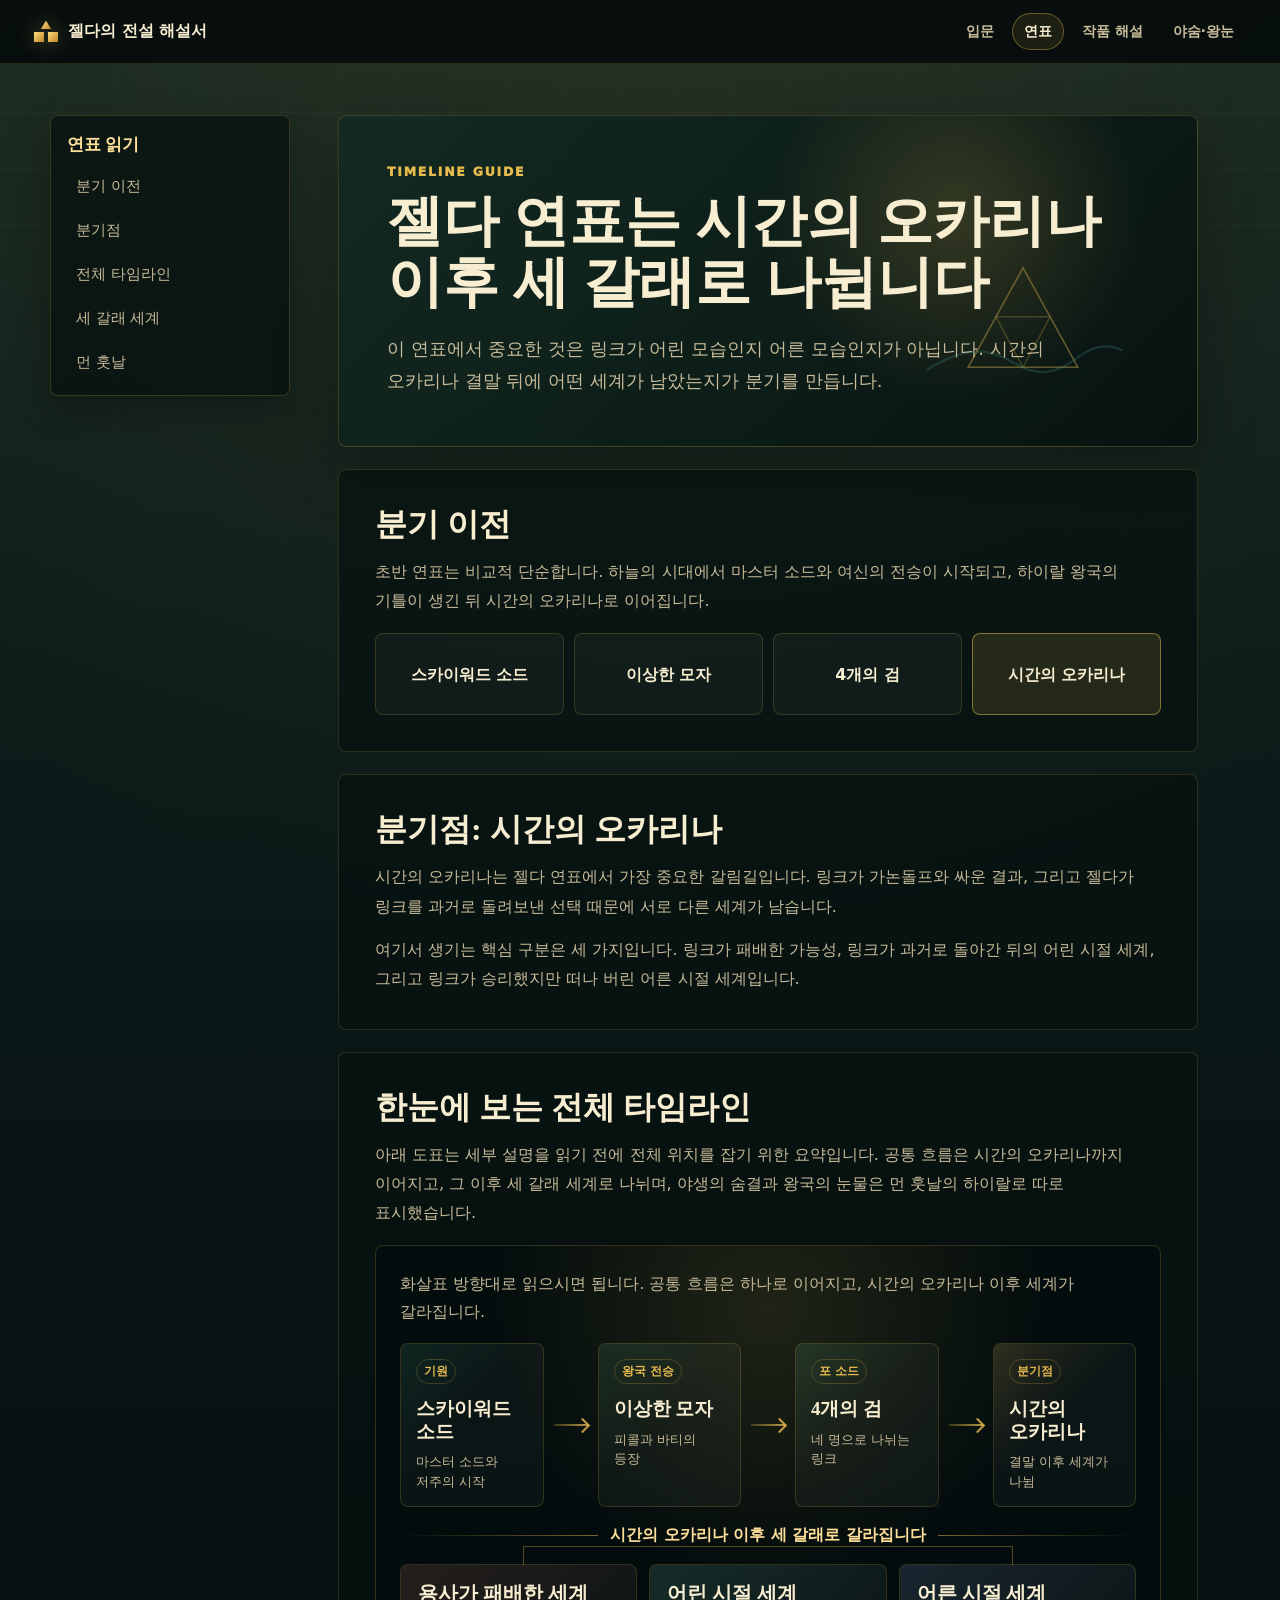
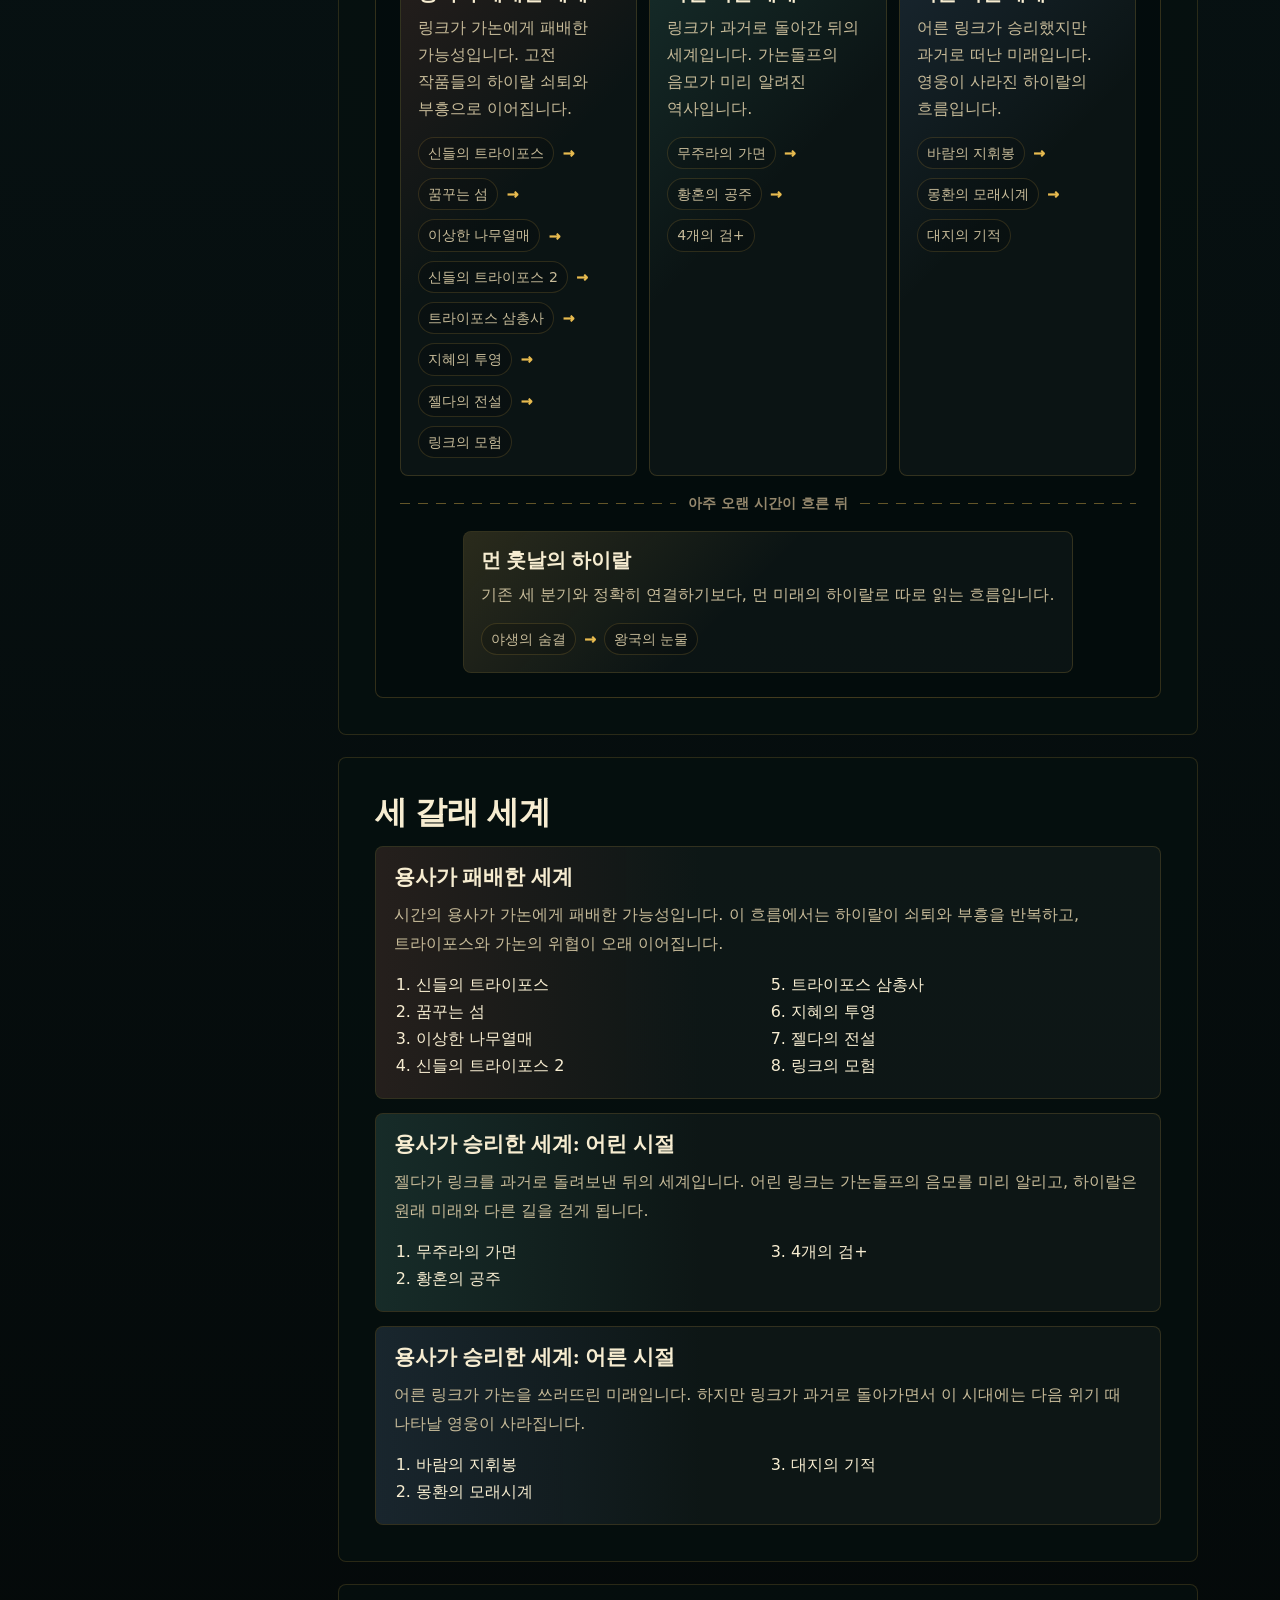
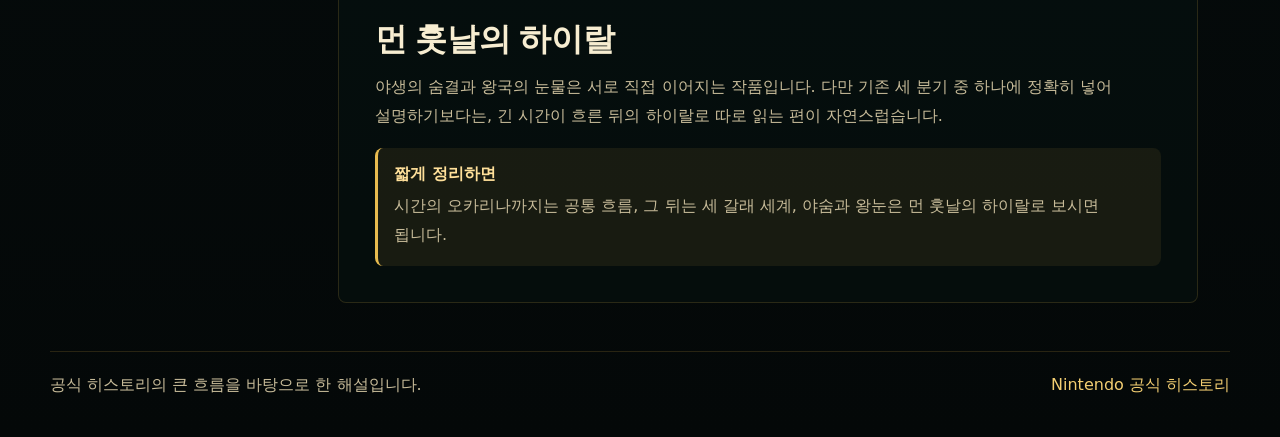
==== commit 1411480f: "Update timeline.html" ====
--- a/timeline.html
+++ b/timeline.html
@@ -47,7 +47,7 @@
           초반 연표는 비교적 단순합니다. 하늘의 시대에서 마스터 소드와 여신의 전승이 시작되고,
           하이랄 왕국의 기틀이 생긴 뒤 시간의 오카리나로 이어집니다.
         </p>
-        <div class="era-strip">
+        <div class="era-strip reveal-group">
           <span>스카이워드 소드</span>
           <span>이상한 모자</span>
           <span>4개의 검</span>
--- a/styles.css
+++ b/styles.css
@@ -329,6 +329,29 @@
   animation-delay: 70ms;
 }
 
+.reveal-group > * {
+  opacity: 0;
+  transform: translateY(14px);
+}
+
+.reveal-group.is-visible > * {
+  opacity: 1;
+  transform: translateY(0);
+  transition: opacity 560ms ease, transform 560ms ease;
+}
+
+.reveal-group.is-visible > *:nth-child(2) {
+  transition-delay: 80ms;
+}
+
+.reveal-group.is-visible > *:nth-child(3) {
+  transition-delay: 160ms;
+}
+
+.reveal-group.is-visible > *:nth-child(4) {
+  transition-delay: 240ms;
+}
+
 .concept-list {
   display: grid;
   gap: 12px;
@@ -685,13 +708,14 @@
 .flow-chain {
   display: flex;
   flex-wrap: wrap;
-  gap: 8px;
+  gap: 9px 28px;
   margin: 0;
   padding: 0;
   list-style: none;
 }
 
 .flow-chain li {
+  position: relative;
   display: inline-flex;
   align-items: center;
   min-height: 30px;
@@ -705,9 +729,14 @@
 }
 
 .flow-chain li:not(:last-child)::after {
-  margin-left: 8px;
+  position: absolute;
+  top: 50%;
+  right: -21px;
   color: var(--gold);
   content: "→";
+  font-weight: 950;
+  transform: translateY(-50%);
+  pointer-events: none;
 }
 
 .distant-connector {
